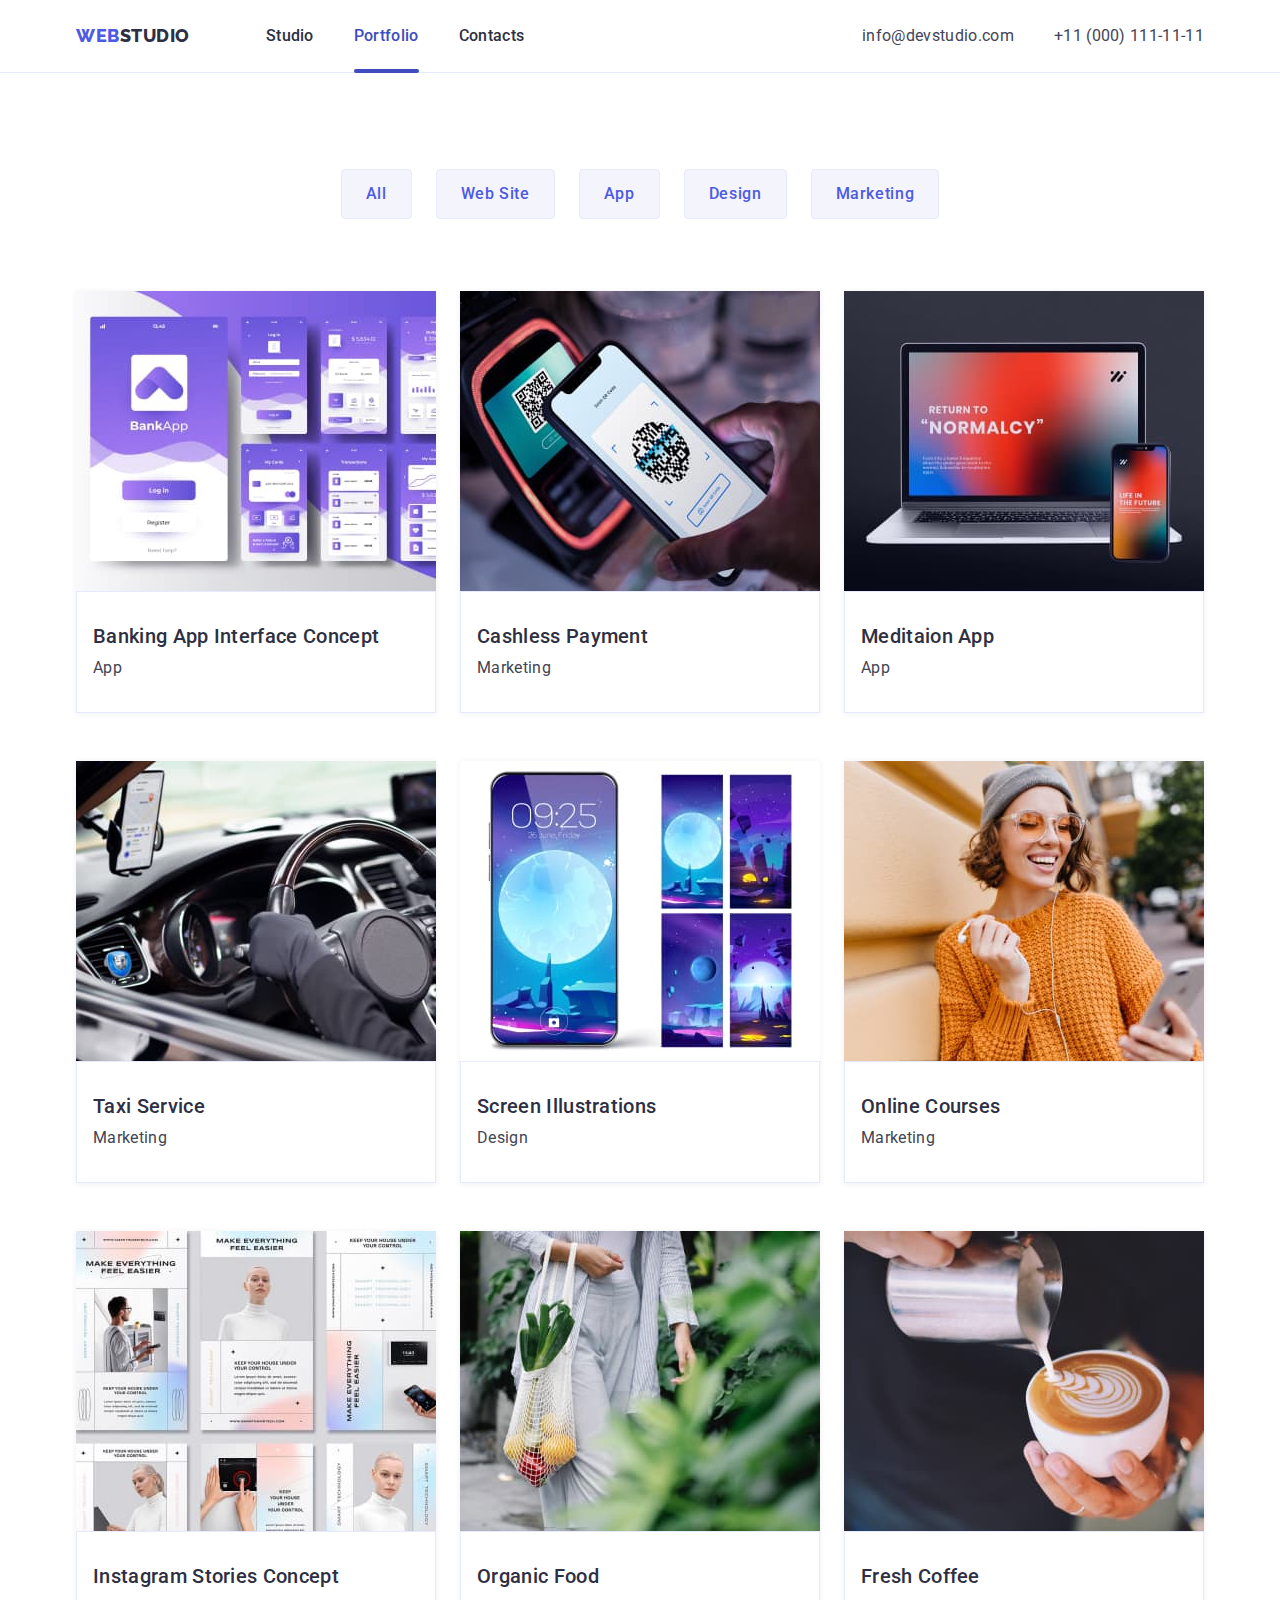
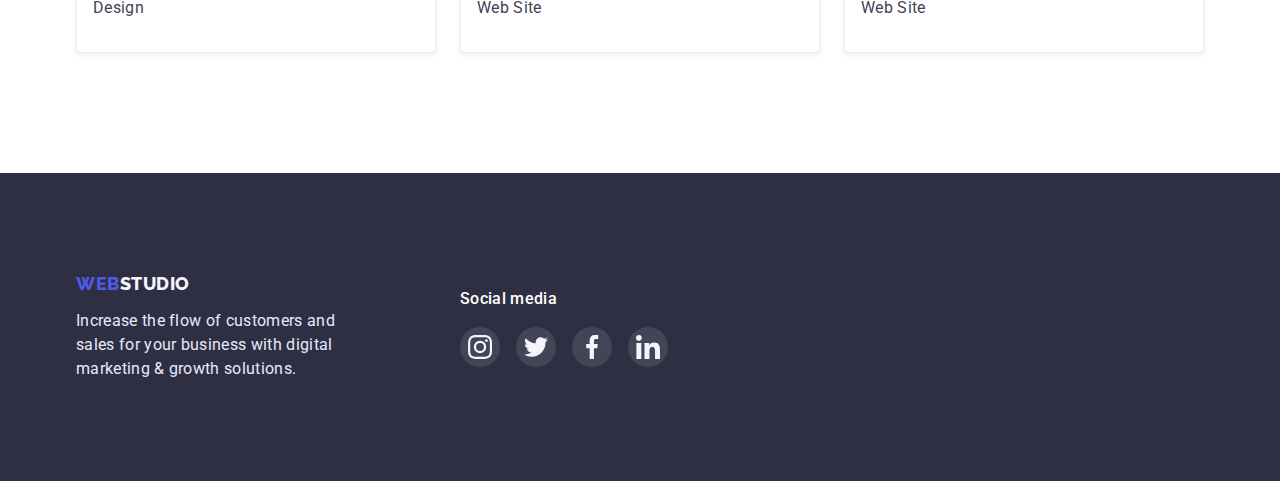
==== portfolio.html @ 19ec500e "Initial commit" ====
<!DOCTYPE html>
<html lang="en">
  <head>
    <meta charset="UTF-8" />
    <meta http-equiv="X-UA-Compatible" content="IE=edge" />
    <meta name="viewport" content="width=device-width, initial-scale=1.0" />
    <title>Portfolio</title>
    <!-- font-family -->
    <link rel="preconnect" href="https://fonts.googleapis.com" />
    <link rel="preconnect" href="https://fonts.gstatic.com" crossorigin />
    <link
      href="https://fonts.googleapis.com/css2?family=Raleway:wght@800&family=Roboto:wght@400;500;700;900&display=swap"
      rel="stylesheet"
    />
    <!-- normalize -->
    <link
      rel="stylesheet"
      href="https://cdn.jsdelivr.net/npm/modern-normalize@1.1.0/modern-normalize.min.css"
    />
    <!-- base styles -->
    <link rel="stylesheet" href="./css/styles.css" />
  </head>
  <body>
    <!-- header navigation btwn pages -->
    <header class="header">
      <div class="container header-container">
        <nav class="main-nav">
          <a class="logo-header" href="./index.html">
            <span class="web">WEB</span>STUDIO
          </a>
          <ul class="navigation-list">
            <li class="navigation-item">
              <a class="navigation-link" href="./index.html">Studio</a>
            </li>

            <li class="navigation-item">
              <a class="navigation-link current" href="./portfolio.html"
                >Portfolio</a
              >
            </li>

            <li class="navigation-item">
              <a class="navigation-link" href="#">Contacts</a>
            </li>
          </ul>
        </nav>
        <address class="header-adr">
          <ul class="contacts">
            <li>
              <a class="contact-link" href="mailto:info@devstudio.com"
                >info@devstudio.com</a
              >
            </li>
            <li>
              <a class="contact-link" href="tel:+110001111111"
                >+11 (000) 111-11-11</a
              >
            </li>
          </ul>
        </address>
      </div>
    </header>
    <main>
      <section class="portfolio">
        <div class="container">
          <!-- navigation filter -->
          <h1 class="visually-hidden">Portfolio</h1>
          <!-- select buttons -->
          <ul class="filter-list">
            <li><button class="filter-btn" type="button">All</button></li>
            <li><button class="filter-btn" type="button">Web Site</button></li>
            <li><button class="filter-btn" type="button">App</button></li>
            <li><button class="filter-btn" type="button">Design</button></li>
            <li><button class="filter-btn" type="button">Marketing</button></li>
          </ul>
          <!-- card select menu -->
          <ul class="select-menu">
            <li class="menu-item">
              <a href="#" class="menu-item-link">
                <div class="menu-item-img-wrapper">
                  <img
                    src="./images/portfolio/portfolio1.jpg"
                    alt="img"
                    width="360"
                  />
                  <p class="overlay">
                    14 Stylish and User-Friendly App Design Concepts · Task
                    Manager App · Calorie Tracker App · Exotic Fruit Ecommerce
                    App · Cloud Storage App
                  </p>
                </div>
                <div class="item-content">
                  <h2 class="section-subtitle">
                    Banking App Interface Concept
                  </h2>
                  <p class="section-text">App</p>
                </div>
              </a>
            </li>

            <li class="menu-item">
              <a href="#" class="menu-item-link">
                <div class="menu-item-img-wrapper">
                  <img
                    src="./images/portfolio/portfolio2.jpg"
                    alt="img"
                    width="360"
                  />
                  <p class="overlay">
                    14 Stylish and User-Friendly App Design Concepts · Task
                    Manager App · Calorie Tracker App · Exotic Fruit Ecommerce
                    App · Cloud Storage App
                  </p>
                </div>
                <div class="item-content">
                  <h2 class="section-subtitle">Cashless Payment</h2>
                  <p class="section-text">Marketing</p>
                </div>
              </a>
            </li>

            <li class="menu-item">
              <a href="#" class="menu-item-link">
                <div class="menu-item-img-wrapper">
                  <img
                    src="./images/portfolio/portfolio3.jpg"
                    alt="img"
                    width="360"
                  />
                  <p class="overlay">
                    14 Stylish and User-Friendly App Design Concepts · Task
                    Manager App · Calorie Tracker App · Exotic Fruit Ecommerce
                    App · Cloud Storage App
                  </p>
                </div>
                <div class="item-content">
                  <h2 class="section-subtitle">Meditaion App</h2>
                  <p class="section-text">App</p>
                </div>
              </a>
            </li>

            <li class="menu-item">
              <a href="#" class="menu-item-link">
                <div class="menu-item-img-wrapper">
                  <img
                    src="./images/portfolio/portfolio4.jpg"
                    alt="img"
                    width="360"
                  />
                  <p class="overlay">
                    14 Stylish and User-Friendly App Design Concepts · Task
                    Manager App · Calorie Tracker App · Exotic Fruit Ecommerce
                    App · Cloud Storage App
                  </p>
                </div>
                <div class="item-content">
                  <h2 class="section-subtitle">Taxi Service</h2>
                  <p class="section-text">Marketing</p>
                </div>
              </a>
            </li>

            <li class="menu-item">
              <a href="#" class="menu-item-link">
                <div class="menu-item-img-wrapper">
                  <img
                    src="./images/portfolio/portfolio5.jpg"
                    alt="img"
                    width="360"
                  />
                  <p class="overlay">
                    14 Stylish and User-Friendly App Design Concepts · Task
                    Manager App · Calorie Tracker App · Exotic Fruit Ecommerce
                    App · Cloud Storage App
                  </p>
                </div>
                <div class="item-content">
                  <h2 class="section-subtitle">Screen Illustrations</h2>
                  <p class="section-text">Design</p>
                </div>
              </a>
            </li>

            <li class="menu-item">
              <a href="#" class="menu-item-link">
                <div class="menu-item-img-wrapper">
                  <img
                    src="./images/portfolio/portfolio6.jpg"
                    alt="img"
                    width="360"
                  />
                  <p class="overlay">
                    14 Stylish and User-Friendly App Design Concepts · Task
                    Manager App · Calorie Tracker App · Exotic Fruit Ecommerce
                    App · Cloud Storage App
                  </p>
                </div>
                <div class="item-content">
                  <h2 class="section-subtitle">Online Courses</h2>
                  <p class="section-text">Marketing</p>
                </div>
              </a>
            </li>

            <li class="menu-item">
              <a href="#" class="menu-item-link">
                <div class="menu-item-img-wrapper">
                  <img
                    src="./images/portfolio/portfolio7.jpg"
                    alt="img"
                    width="360"
                  />
                  <p class="overlay">
                    14 Stylish and User-Friendly App Design Concepts · Task
                    Manager App · Calorie Tracker App · Exotic Fruit Ecommerce
                    App · Cloud Storage App
                  </p>
                </div>
                <div class="item-content">
                  <h2 class="section-subtitle">Instagram Stories Concept</h2>
                  <p class="section-text">Design</p>
                </div>
              </a>
            </li>

            <li class="menu-item">
              <a href="#" class="menu-item-link">
                <div class="menu-item-img-wrapper">
                  <img
                    src="./images/portfolio/portfolio8.jpg"
                    alt="img"
                    width="360"
                  />
                  <p class="overlay">
                    14 Stylish and User-Friendly App Design Concepts · Task
                    Manager App · Calorie Tracker App · Exotic Fruit Ecommerce
                    App · Cloud Storage App
                  </p>
                </div>
                <div class="item-content">
                  <h2 class="section-subtitle">Organic Food</h2>
                  <p class="section-text">Web Site</p>
                </div>
              </a>
            </li>

            <li class="menu-item">
              <a href="#" class="menu-item-link">
                <div class="menu-item-img-wrapper">
                  <img
                    src="./images/portfolio/portfolio9.jpg"
                    alt="img"
                    width="360"
                  />
                  <p class="overlay">
                    14 Stylish and User-Friendly App Design Concepts · Task
                    Manager App · Calorie Tracker App · Exotic Fruit Ecommerce
                    App · Cloud Storage App
                  </p>
                </div>
                <div class="item-content">
                  <h2 class="section-subtitle">Fresh Coffee</h2>
                  <p class="section-text">Web Site</p>
                </div>
              </a>
            </li>
          </ul>
        </div>
      </section>
    </main>
    <!-- footer -->
    <footer class="footer">
      <div class="container footer-container">
        <div class="footer-info">
          <a class="logo-footer" href="./index.html">
            <span class="web">WEB</span>STUDIO
          </a>
          <p class="footer-text">
            Increase the flow of customers and sales for your business with
            digital marketing & growth solutions.
          </p>
        </div>
        <div class="footer-soc">
          <h2 class="footer-subtitle">Social media</h2>
          <ul class="footer-soc-list">
            <li class="footer-soc-list-item">
              <a
                class="footer-soc-list-link"
                href="#"
                target="_blank"
                rel="noopener noreferrer nofollow"
              >
                <svg class="footer-soc-list-icon">
                  <use href="./images/sprites/icons.svg#instagram"></use>
                </svg>
              </a>
            </li>
            <li class="footer-soc-list-item">
              <a
                class="footer-soc-list-link"
                href="#"
                target="_blank"
                rel="noopener noreferrer nofollow"
              >
                <svg class="footer-soc-list-icon">
                  <use href="./images/sprites/icons.svg#twitter"></use>
                </svg>
              </a>
            </li>
            <li class="footer-soc-list-item">
              <a
                class="footer-soc-list-link"
                href="#"
                target="_blank"
                rel="noopener noreferrer nofollow"
              >
                <svg class="footer-soc-list-icon">
                  <use href="./images/sprites/icons.svg#facebook"></use>
                </svg>
              </a>
            </li>
            <li class="footer-soc-list-item">
              <a
                class="footer-soc-list-link"
                href="#"
                target="_blank"
                rel="noopener noreferrer nofollow"
              >
                <svg class="footer-soc-list-icon">
                  <use href="./images/sprites/icons.svg#linkedin"></use>
                </svg>
              </a>
            </li>
          </ul>
        </div>
      </div>
    </footer>
  </body>
</html>
---- css/styles.css ----
/* =======Reset styles======= */
h1,
h2,
h3,
p {
  margin-top: 0;
  margin-bottom: 0;
}

a {
  text-decoration: none;
  color: inherit;
  font-style: normal;
}

ul {
  margin-top: 0;
  margin-bottom: 0;
  padding-left: 0;
  list-style-type: none;
}

img {
  display: block;
  max-width: 100%;
  height: auto;
}

/* General settings */

.visually-hidden {
  position: absolute;
  white-space: nowrap;
  width: 1px;
  height: 1px;
  overflow: hidden;
  border: 0;
  padding: 0;
  clip: rect(0 0 0 0);
  clip-path: inset(50%);
  margin: -1px;
}

:root {
  --primary-title-color: #2e2f42;
  --secondary-title-color: #ffffff;
  --primary-text-color: #434455;
  --secondary-text-color: #e7e9fc;
  --main-background-color: #ffffff;
  --secondary-background-color: #2e2f42;
  --alternative-background-color: #f4f4fd;
  --primary-btn-color: #4d5ae5;
  --secondary-btn-color: #404bbf;
  --secondary-navlink-color: #404bbf;
  --primary-filter-btn-color: #f4f4fd;
  --secondary-filter-btn-color: #404bbf;
  --primary-filter-btn-textcolor: #4d5ae5;
  --secondary-filter-btn-textcolor: #ffffff;
  --subtle-text-color: #8e8f99;
  --success-color: #31d0aa;
  --timing-function: 250ms cubic-bezier(0.4, 0, 0.2, 1);
}

body {
  font-family: "Roboto", sans-serif;
  font-size: 16px;
  line-height: 1.5;
  letter-spacing: 0.02em;
  color: var(--primary-text-color);
  background-color: var(--main-background-color);
}

.container {
  width: 1158px;
  padding: 0 15px;
  margin: 0 auto;
}

/* MAIN PAGE styles */

/* 1. Header */
/* 1.1 The logo */

.header {
  background-color: var(--main-background-color);
  border-bottom: 1px solid #e7e9fc;
}

.header-container {
  display: flex;
  align-items: center;
}

.logo-header {
  padding-top: 24px;
  padding-bottom: 24px;

  font-family: "Raleway", sans-serif;
  font-weight: 800;
  font-size: 18px;
  line-height: 1.33;
  letter-spacing: 0.03em;
  color: #2e2f42;
}

.web {
  color: #4d5ae5;
}

/* 1.2 Navigation between site pages*/

.main-nav {
  display: flex;
  align-items: center;
}

.navigation-list {
  display: flex;
  align-items: center;
  margin-left: 76px;
  gap: 40px;
}

.navigation-item {
  position: relative;
}

.navigation-link {
  display: block;
  padding-top: 24px;
  padding-bottom: 24px;

  font-weight: 500;
  color: var(--primary-title-color);

  transition: color var(--timing-function);
}

.current::after {
  position: absolute;
  display: block;
  content: "";

  width: 100%;
  height: 4px;
  bottom: -1px;
  background-color: var(--secondary-navlink-color);
  border-radius: 2px;
}

.navigation-link:hover,
.navigation-link:focus,
.current {
  color: var(--secondary-navlink-color);
}

/* 1.3 Address mail & tel */

.contacts {
  display: flex;
  align-items: center;
  gap: 40px;
}

.header-adr {
  margin-left: auto;
}

.contact-link {
  display: block;
  padding-top: 24px;
  padding-bottom: 24px;
  transition: color var(--timing-function);
}

.contact-link:hover,
.contact-link:focus {
  color: var(--secondary-navlink-color);
}

/* 2. Main */
/* 2.1 The slogan & order sevice */

.hero {
  padding-top: 188px;
  padding-bottom: 188px;
  margin: 0 auto;
  max-width: 1440px;

  text-align: center;
  background-size: cover;
  background-position: center;
  background-image: linear-gradient(
      rgba(46, 47, 66, 0.7),
      rgba(46, 47, 66, 0.7)
    ),
    url(../images/main/background/hero-bcgd.jpg);
  background-color: var(--secondary-background-color);
}

.hero-title {
  margin: 0 auto;
  margin-bottom: 48px;
  max-width: 498px;

  color: var(--secondary-title-color);
  font-size: 56px;
  line-height: 1.07;
}

.hero-button {
  padding: 16px 32px;

  font-weight: 500;
  letter-spacing: 0.04em;
  color: #ffffff;
  background-color: var(--primary-btn-color);
  cursor: pointer;
  box-shadow: 0px 4px 4px rgba(0, 0, 0, 0.15);
  border-radius: 4px;
  border: 0;

  transition: background-color var(--timing-function);
}

.hero-button:hover,
.hero-button:focus {
  color: #ffffff;
  background-color: var(--secondary-btn-color);
}

/* 2.2 Competencies & our features */

.features {
  padding-top: 120px;
  padding-bottom: 120px;
}

.features-list {
  display: flex;
  gap: 24px;
}

.features-list-item {
  flex-basis: calc((100% - 72px) / 4);
}

.features-icon-wrap {
  height: 112px;
  display: flex;
  align-items: center;
  justify-content: center;

  margin-bottom: 8px;

  background-color: var(--alternative-background-color);
  border-radius: 4px;
}

.features-icon {
  width: 64px;
  height: 64px;
}

.section-subtitle {
  margin-bottom: 8px;
  font-weight: 500;
  font-size: 20px;
  line-height: 1.2;
  color: var(--primary-title-color);
}

/* 2.3 Occupation & our team */

.occupation {
  padding-bottom: 120px;
}

.occupation-list {
  display: flex;
  gap: 24px;
}

.occupation-list-item {
  flex-basis: calc((100% - 48px) / 3);
}

.section-title {
  margin-bottom: 72px;
  font-size: 36px;
  line-height: 1.11;
  text-align: center;
  text-transform: capitalize;
  color: var(--primary-title-color);
}

.team {
  padding-top: 120px;
  padding-bottom: 120px;

  background-color: var(--alternative-background-color);
}

.team-list {
  display: flex;
  gap: 24px;
}

.team-list-item {
  flex-basis: calc((100% - 72px) / 4);

  background-color: var(--main-background-color);
  box-shadow: 0px 1px 6px rgba(46, 47, 66, 0.08),
    0px 1px 1px rgba(46, 47, 66, 0.16), 0px 2px 1px rgba(46, 47, 66, 0.08);
  border-radius: 0px 0px 4px 4px;
}

.teamcard-info {
  padding: 32px 16px;
  text-align: center;
}

.team-list-text {
  margin-bottom: 8px;
}

/* 2.3.1 ====Social media==== */

.soc-list {
  display: flex;
  justify-content: center;
  gap: 24px;
}

.soc-list-link {
  display: flex;
  justify-content: center;
  align-items: center;
  width: 40px;
  height: 40px;
  border-radius: 50%;
  background-color: var(--primary-btn-color);

  transition: background-color var(--timing-function);
}

.soc-list-link:hover,
.soc-list-link:focus {
  background-color: var(--secondary-btn-color);
}

.soc-list-icon {
  width: 16px;
  height: 16px;
  fill: #f4f4fd;
}

/*2.4 Customers */

.customers {
  padding-top: 130px;
  padding-bottom: 120px;
}

.customers-list {
  display: flex;
  flex-wrap: wrap;
  justify-content: center;
  gap: 24px;
}

.customers-list-item {
  flex-basis: calc((100% - 120px) / 6);
}

.customers-list-link {
  display: flex;
  justify-content: center;
  align-items: center;

  width: 100%;
  height: 88px;

  border: 1px solid var(--subtle-text-color);
  border-radius: 4px;
  transition: border-color var(--timing-function);
}

.customers-list-link:hover,
.customers-list-link:focus {
  border-color: var(--secondary-btn-color);
}

.customers-list-icon {
  width: 104px;
  height: 56px;
  fill: var(--subtle-text-color);
  transition: fill var(--timing-function);
}

.customers-list-link:hover .customers-list-icon,
.customers-list-link:focus .customers-list-icon {
  fill: var(--secondary-btn-color);
}

/* 3. Footer */

.footer {
  padding-top: 100px;
  padding-bottom: 100px;

  background-color: var(--secondary-background-color);
}

.logo-footer {
  font-family: "Raleway", sans-serif;
  font-weight: 800;
  font-size: 18px;
  line-height: 1.17;
  letter-spacing: 0.03em;
  color: #f4f4fd;
}

.footer-text {
  margin-top: 12px;
  max-width: 264px;

  color: var(--secondary-text-color);
}

.footer-container {
  display: flex;
  align-items: center;
}

.footer-info {
  margin-right: 120px;
}

.footer-subtitle {
  margin-bottom: 16px;

  font-weight: 500;
  font-size: 16px;

  color: var(--secondary-title-color);
}

.footer-soc-list {
  display: flex;
  justify-content: center;
  gap: 16px;
}

.footer-soc-list-link {
  display: flex;
  justify-content: center;
  align-items: center;
  width: 40px;
  height: 40px;

  border-radius: 50%;
  background-color: #ffffff1a;
  transition: background-color var(--timing-function);
}

.footer-soc-list-link:hover,
.footer-soc-list-link:focus {
  background-color: var(--success-color);
}

.footer-soc-list-icon {
  width: 24px;
  height: 24px;
  fill: #f4f4fd;
}

/* PORTFOLIO styles */

.portfolio {
  padding-top: 96px;
  padding-bottom: 120px;
}

/* 1. Navigation filter */
/* 1.1 Select buttons */

.filter-list {
  display: flex;
  justify-content: center;
  gap: 24px;
  margin-bottom: 72px;
}

.filter-btn {
  padding: 12px 24px;

  font-weight: 500;
  font-size: 16px;
  line-height: 1.5;
  letter-spacing: 0.04em;
  color: var(--primary-filter-btn-textcolor);
  background-color: var(--primary-filter-btn-color);
  border-color: #e7e9fc;
  border: 1px solid #e7e9fc;
  border-radius: 4px;
  cursor: pointer;

  transition: color var(--timing-function), border-color var(--timing-function),
    background-color var(--timing-function), box-shadow var(--timing-function);
}

.filter-btn:hover,
.filter-btn:focus {
  color: var(--secondary-filter-btn-textcolor);
  border-color: transparent;
  background-color: var(--secondary-filter-btn-color);
  box-shadow: 0px 3px 1px rgba(0, 0, 0, 0.1), 0px 2px 1px rgba(0, 0, 0, 0.08),
    0px 2px 2px rgba(0, 0, 0, 0.12);
}

/*1.2 Select menu */

.select-menu {
  display: flex;
  flex-wrap: wrap;
  row-gap: 48px;
  column-gap: 24px;
}

.menu-item {
  flex-basis: calc((100% - 48px) / 3);
}

.menu-item-link {
  position: relative;

  display: block;

  box-shadow: 0px 1px 6px rgba(46, 47, 66, 0.08);
  transition: box-shadow var(--timing-function);
}

.menu-item-link:hover,
.menu-item-link:focus {
  box-shadow: 0px 1px 6px rgba(46, 47, 66, 0.08),
    0px 1px 1px rgba(46, 47, 66, 0.16), 0px 2px 1px rgba(46, 47, 66, 0.08);
}

.item-content {
  padding-top: 32px;
  padding-bottom: 32px;
  padding-left: 16px;

  border: 1px solid #e7e9fc;
}

/* 1.3 ==== Overlay ==== */

.menu-item-img-wrapper {
  position: relative;
  overflow: hidden;
}

.overlay {
  position: absolute;
  left: 0;
  top: 0;
  width: 100%;
  height: 100%;
  overflow: auto;
  transform: translate(0, 100%);
  transition: transform var(--timing-function);

  padding: 40px 32px;
  color: #f4f4fd;
  background-color: #4d5ae5;
  background-blend-mode: soft-light;
  mix-blend-mode: normal;
}

.menu-item-link:hover .overlay,
.menu-item-link:focus .overlay {
  transform: translate(0, 0);
}

/* === Modal widow === */
.backdrop {
  position: fixed;
  top: 0;
  left: 0;
  z-index: 100;
  width: 100%;
  height: 100%;
  background-color: rgba(46, 47, 66, 0.4);
  transition: opacity var(--timing-function), visibility var(--timing-function),
    transform 1000ms;
}

.backdrop.is-hidden {
  opacity: 0;
  visibility: hidden;
  pointer-events: none;
  transform: rotateY(180deg);
}

.modal {
  position: absolute;
  top: 50%;
  left: 50%;
  transform: translate(-50%, -50%);

  width: 408px;
  height: 576px;
  background-color: #fcfcfc;
  box-shadow: 0px 1px 1px rgba(0, 0, 0, 0.14), 0px 1px 3px rgba(0, 0, 0, 0.12),
    0px 2px 1px rgba(0, 0, 0, 0.2);
  border-radius: 4px;
}

.modal-close-btn {
  position: absolute;
  top: 24px;
  right: 24px;
  display: flex;
  justify-content: center;
  align-items: center;

  width: 24px;
  height: 24px;
  padding: 0;
  border-radius: 50%;
  background-color: #e7e9fc;
  border: 1px solid rgba(0, 0, 0, 0.1);
  transition: background-color var(--timing-function);
}

.modal-close-btn:hover,
.modal-close-btn:focus {
  background-color: var(--secondary-btn-color);
}

.modal-close-btn-icon {
  width: 8px;
  height: 8px;
  transition: fill var(--timing-function);
}

.modal-close-btn:hover .modal-close-btn-icon,
.modal-close-btn:focus .modal-close-btn-icon {
  fill: var(--secondary-filter-btn-textcolor);
}
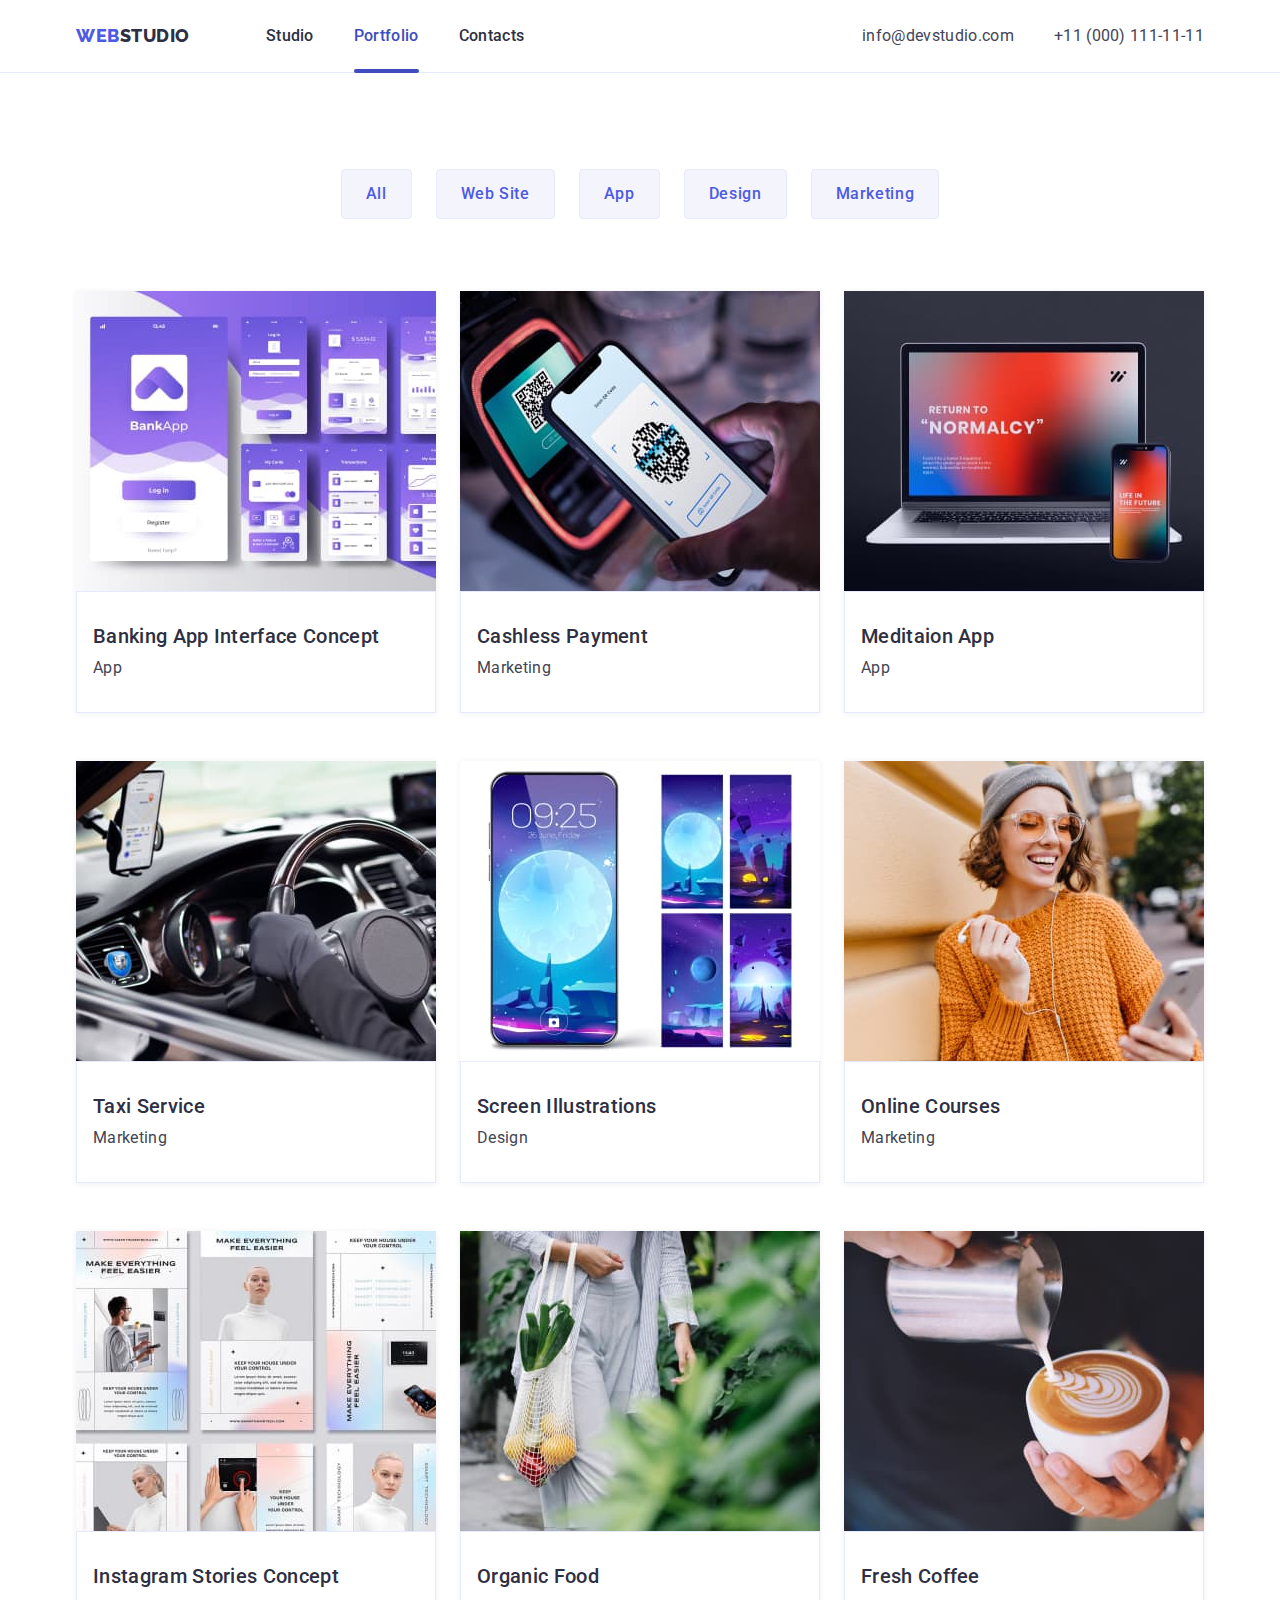
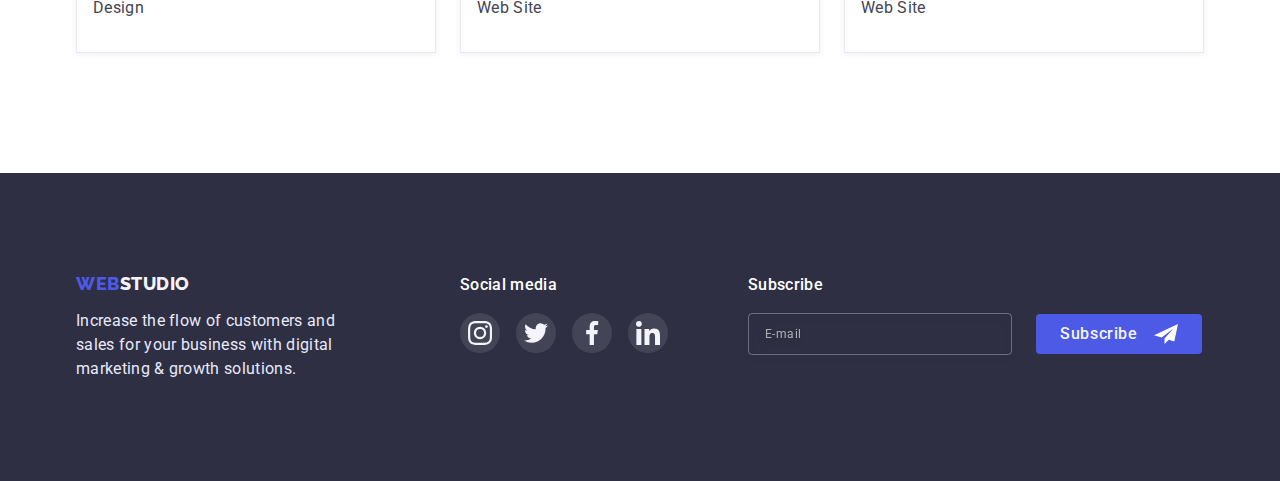
==== commit be499841: "Add subscribe footer" ====
--- a/portfolio.html
+++ b/portfolio.html
@@ -334,6 +334,25 @@
             </li>
           </ul>
         </div>
+        <div class="footer-subscribe">
+          <form class="subscribe-form">
+            <h2 class="footer-subtitle">Subscribe</h2>
+            <label class="subscribe-field">
+              <input
+                class="subscribe-input"
+                name="user-subscribe"
+                type="email"
+                placeholder="E-mail"
+              />
+              <button class="subscribe-btn" type="submit">
+                Subscribe
+                <svg class="subscribe-icon" width="24" height="24">
+                  <use href="./images/sprites/icons.svg#icon-subscribe"></use>
+                </svg>
+              </button>
+            </label>
+          </form>
+        </div>
       </div>
     </footer>
   </body>
--- a/css/styles.css
+++ b/css/styles.css
@@ -430,11 +430,14 @@
 
 .footer-container {
   display: flex;
-  align-items: center;
 }
 
 .footer-info {
   margin-right: 120px;
+}
+
+.footer-soc {
+  margin-right: 80px;
 }
 
 .footer-subtitle {
@@ -475,6 +478,61 @@
   fill: #f4f4fd;
 }
 
+.subscribe-field {
+  display: flex;
+  align-items: center;
+}
+
+.subscribe-input {
+  width: 264px;
+  padding: 8px 16px;
+  margin-right: 24px;
+  border: 1px solid rgba(255, 255, 255, 0.3);
+  filter: drop-shadow(0px 4px 4px rgba(0, 0, 0, 0.15));
+  border-radius: 4px;
+  background-color: var(--dark-color);
+  font-size: 12px;
+  line-height: 2.0;
+  letter-spacing: 0.04em;
+  color: var(--secondary-filter-btn-textcolor);
+  transition: border-color var(--timing-function);
+}
+
+.subscribe-input::placeholder {
+  color: rgba(255, 255, 255, 0.6);
+}
+
+.subscribe-input:focus {
+  outline: none;
+  border-color: var(--secondary-filter-btn-textcolor);
+}
+
+.subscribe-btn {
+  display: flex;
+  align-items: center;
+  align-self: center;
+  min-width: 165px;
+  padding: 8px 24px;
+
+  font-weight: 500;
+  font-size: 16px;
+  line-height: 1.50;    letter-spacing: 0.04em;
+  border-radius: 4px;
+  color: var(--primary-filter-btn-color);
+  background-color: var(--primary-btn-color);
+  border: none;
+  transition: background-color var(--timing-function);
+}
+
+.subscribe-btn:hover,
+.subscribe-btn:focus {
+  background-color: var(--secondary-btn-color);
+}
+
+.subscribe-icon {
+  fill: var(--secondary-filter-btn-textcolor);
+  margin-left: 16px;
+}
 /* PORTFOLIO styles */
 
 .portfolio {
@@ -584,7 +642,7 @@
   transform: translate(0, 0);
 }
 
-/* === Modal widow === */
+/* ========Modal widow ======== */
 .backdrop {
   position: fixed;
   top: 0;
@@ -611,7 +669,8 @@
   transform: translate(-50%, -50%);
 
   width: 408px;
-  height: 576px;
+  padding: 72px 24px 24px 24px;
+
   background-color: #fcfcfc;
   box-shadow: 0px 1px 1px rgba(0, 0, 0, 0.14), 0px 1px 3px rgba(0, 0, 0, 0.12),
     0px 2px 1px rgba(0, 0, 0, 0.2);
@@ -650,3 +709,180 @@
 .modal-close-btn:focus .modal-close-btn-icon {
   fill: var(--secondary-filter-btn-textcolor);
 }
+
+/* =========modal forms========= */
+
+.modal-form {
+  display: flex;
+  flex-direction: column;
+}
+
+.modal-subtitle {
+  margin-bottom: 16px;
+  text-align: center;
+
+  font-weight: 500;
+  color: #2e2f42;
+}
+
+.modal-form-field {
+  margin-bottom: 8px;
+}
+
+.modal-form-input-desc {
+  display: block;
+  margin-bottom: 4px;
+
+  font-size: 12px;
+  line-height: 1.33;
+  letter-spacing: 0.04em;
+  color: #8e8f99;
+}
+
+.modal-form-input-wrapper {
+  position: relative;
+}
+
+.modal-form-input {
+  width: 100%;
+  height: 40px;
+  padding-left: 38px;
+
+  font-size: 12px;
+  line-height: 1.33;
+  letter-spacing: 0.04em;
+
+  border: 1px solid rgba(33, 33, 33, 0.2);
+  border-radius: 4px;
+  transition: border-color var(--timing-function);
+}
+
+.modal-form-input:focus {
+  outline: none;
+  border-color: var(--primary-btn-color);
+}
+
+.modal-form-input-icon {
+  position: absolute;
+  left: 16px;
+  top: 50%;
+  transform: translateY(-50%);
+
+  width: 18px;
+  height: 24px;
+
+  fill: var(--primary-title-color);
+  transition: fill var(--timing-function);
+}
+
+.modal-form-input:focus + .modal-form-input-icon {
+  fill: var(--primary-btn-color);
+}
+
+.comment-form-field {
+  margin-bottom: 16px;
+}
+
+.modal-form-message {
+  resize: none;
+  width: 100%;
+  height: 120px;
+
+  padding: 8px 16px;
+
+  border: 1px solid rgba(33, 33, 33, 0.2);
+  border-radius: 4px;
+  font-size: 12px;
+  line-height: 1.33;
+  letter-spacing: 0.04em;
+  color: var(--primary-title-color);
+  transition: border-color var(--timing-function);
+}
+
+.modal-form-message::placeholder {
+  font-family: "Roboto";
+  font-style: normal;
+  font-weight: 400;
+  font-size: 12px;
+  line-height: 1.33;
+  letter-spacing: 0.04em;
+
+  color: rgba(117, 117, 117, 0.5);
+}
+
+.modal-form-message:focus {
+  outline: none;
+  border-color: var(--primary-btn-color);
+}
+
+.modal-form-check-desc {
+  display: flex;
+  align-items: center;
+  margin-bottom: 24px;
+}
+
+.policy-icon {
+  display: flex;
+  justify-content: center;
+  align-items: center;
+  width: 16px;
+  height: 16px;
+  margin-right: 8px;
+  border: 1.25px solid #2e2f42;
+  border-radius: 2px;
+  cursor: pointer;
+  transition: background-color var(--timing-function),
+    border-color var(--timing-function);
+}
+
+.modal-form-check:checked + .policy-icon {
+  background-color: var(--secondary-btn-color);
+  border-color: transparent;
+}
+
+.policy-checkmark-icon {
+  fill: var(--secondary-filter-btn-textcolor);
+  opacity: 0;
+  transition: opacity var(--timing-function);
+}
+
+.modal-form-check:checked + .policy-icon .policy-checkmark-icon {
+  opacity: 1;
+}
+
+.modal-form-check:focus + .policy-icon {
+  border-color: var(--primary-btn-color);
+}
+
+.policy-descr {
+  font-size: 12px;
+  line-height: 1.33;
+  letter-spacing: 0.04em;
+  color: #757575;
+}
+
+.policy-descr-link {
+  color: var(--primary-filter-btn-textcolor);
+  text-decoration: underline;
+}
+
+.modal-submit-btn {
+  align-self: center;
+  padding: 16px 32px;
+  width: 169px;
+  font-weight: 500;
+  letter-spacing: 0.04em;
+  color: #ffffff;
+  background-color: var(--primary-btn-color);
+  cursor: pointer;
+  box-shadow: 0px 4px 4px rgba(0, 0, 0, 0.15);
+  border-radius: 4px;
+  border: 0;
+
+  transition: background-color var(--timing-function);
+}
+
+.modal-submit-btn:hover,
+.modal-submit-btn:focus {
+  background-color: var(--secondary-btn-color);
+}
